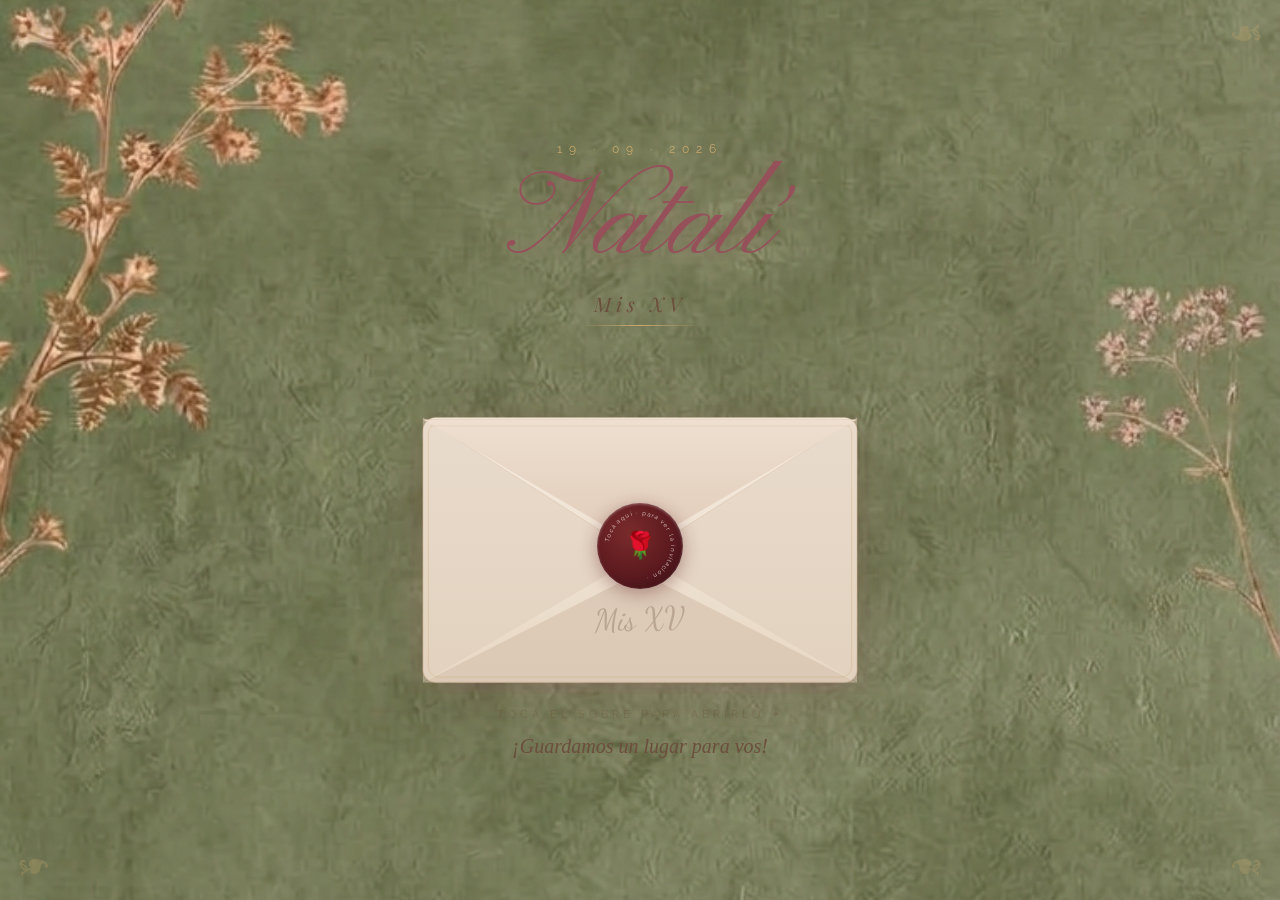
==== index.html @ 69296cef "Add files via upload" ====
<!DOCTYPE html>
<html lang="es">
<head>
<meta charset="utf-8"/>
<meta content="width=device-width, initial-scale=1.0" name="viewport"/>
<title>Natalí · Mis XV</title>
<link href="https://fonts.googleapis.com/css2?family=Playfair+Display:ital,wght@0,400;0,600;1,400;1,600&family=Cormorant+Garamond:ital,wght@0,300;0,400;1,400&family=IM+Fell+English:ital@0;1&family=Raleway:wght@300;400;500&family=Dancing+Script:wght@600;700&family=Pinyon+Script&display=swap" rel="stylesheet"/>
<style>
*,*::before,*::after{box-sizing:border-box;margin:0;padding:0;}
html,body{height:100%;overflow:hidden;}
:root{
  --rose-old:#b5737a;
  --rose-deep:#8b4a52;
  --gold:#c9a96e;
  --gold-light:#e8d5a3;
  --beige:#f5ece0;
  --beige2:#ede0cc;
  --cream:#fdf8f2;
  --text:#3a2a1e;
  --text2:#6b4e3d;
  --fucsia-lila:#96505a;
  --bordo:#5c1a1f; --bordo-light:#7a2b2b;
}
body{
  background-color:#f2e0d4;
  background-image:url('bg-natali.png');
  background-size:cover;
  background-position:center;
  font-family:'Cormorant Garamond',serif;
  display:flex;flex-direction:column;align-items:center;
  justify-content:center;min-height:100vh;min-height:100dvh;
  position:relative;overflow:hidden;
  padding:16px;
}

/* PÉTALOS / CONFETTI dorado */
#petals{position:fixed;inset:0;pointer-events:none;z-index:1;}
.petal{position:absolute;top:-20px;animation:petalFall linear infinite;opacity:0;box-shadow:0 0 5px 1px rgba(255,255,255,.6);}
@keyframes petalFall{
  0%{transform:translateY(0) rotate(0deg) translateX(0);opacity:.55;}
  50%{transform:translateY(50vh) rotate(220deg) translateX(14px);opacity:.38;}
  100%{transform:translateY(108vh) rotate(400deg) translateX(-10px);opacity:0;}
}

/* ORNAMENTOS decorativos fijos */
.corner{position:fixed;font-size:clamp(28px,6vw,42px);color:var(--gold);opacity:.28;z-index:2;line-height:1;}
.corner-tl{top:14px;left:16px;}
.corner-tr{top:14px;right:16px;transform:scaleX(-1);}
.corner-bl{bottom:14px;left:16px;transform:scaleY(-1);}
.corner-br{bottom:14px;right:16px;transform:scale(-1);}

/* HEADER */
.header-area{
  text-align:center;margin-bottom:18px;
  opacity:0;animation:fadeUp 1s .2s forwards;
  position:relative;z-index:10;
}
.header-date{
  font-family:'Raleway',sans-serif;
  font-size:clamp(9px,2.5vw,12px);
  letter-spacing:7px;color:var(--gold);
  text-transform:uppercase;margin-bottom:5px;
}
.header-name{
  font-family:'Pinyon Script',cursive;
  font-size:clamp(72px,21vw,120px);
  font-weight:400;
  color:var(--fucsia-lila);line-height:1.05;
  text-shadow:0 2px 18px rgba(150,80,90,.28);
}
.header-subtitle{
  font-family:'Playfair Display',serif;
  font-size:clamp(14px,3.8vw,20px);
  color:var(--text2);letter-spacing:5px;margin-top:3px;
  font-style:italic;
}
.header-divider{
  width:120px;height:1px;margin:8px auto 0;
  background:linear-gradient(90deg,transparent,var(--gold),transparent);
}

/* ESCENA */
.scene{
  position:relative;
  width:min(88vw,460px);
  opacity:0;animation:fadeUp 1s .6s forwards;
  cursor:pointer;z-index:10;
}

/* HOJA */
.letter{
  position:absolute;
  left:13%;width:74%;
  top:26%;
  z-index:5;opacity:0;pointer-events:none;
  background:linear-gradient(175deg,var(--cream) 0%,#f8f0e4 100%);
  border-radius:3px 3px 2px 2px;
  border:1px solid rgba(201,169,110,.3);
  box-shadow:0 -4px 28px rgba(139,74,82,.12),0 2px 12px rgba(0,0,0,.06);
  min-height:56%;
  display:flex;flex-direction:column;
  align-items:center;justify-content:center;
  gap:7px;padding:22px 14px 24px;
  text-align:center;overflow:visible;
}
.letter::before{
  content:'';position:absolute;top:13px;left:13px;right:13px;
  height:1px;background:linear-gradient(90deg,transparent,rgba(201,169,110,.35),transparent);
}
.letter::after{
  content:'';position:absolute;bottom:13px;left:13px;right:13px;
  height:1px;background:linear-gradient(90deg,transparent,rgba(201,169,110,.35),transparent);
}
/* esquinas decorativas en la hoja */
.letter-corner{position:absolute;font-size:14px;color:var(--gold);opacity:.6;line-height:1;}
.letter-corner.tl{top:6px;left:8px;}
.letter-corner.tr{top:6px;right:8px;}
.letter-corner.bl{bottom:6px;left:8px;}
.letter-corner.br{bottom:6px;right:8px;}

.letter-crown{font-size:clamp(18px,4vw,24px);opacity:.7;}
.letter-xv{
  font-family:'Playfair Display',serif;
  font-size:clamp(38px,10vw,58px);
  font-weight:600;
  color:var(--gold);
  line-height:1;
  text-shadow:0 2px 14px rgba(201,169,110,.3);
}
.letter-name{
  font-family:'Pinyon Script',cursive;
  font-size:clamp(28px,7.5vw,42px);
  color:var(--fucsia-lila);line-height:1;
}
.letter-msg{
  font-family:'IM Fell English',serif;
  font-size:clamp(12px,3vw,15px);
  color:var(--text2);letter-spacing:1px;
  font-style:italic;line-height:1.6;
  max-width:90%;
}
.letter-date{
  font-family:'Raleway',sans-serif;
  font-size:clamp(9px,2.3vw,11px);
  letter-spacing:4px;color:var(--gold);
  text-transform:uppercase;margin-top:3px;
}

/* SVG SOBRE */
.envelope-wrap{position:relative;z-index:20;width:100%;}
.envelope-svg{width:100%;display:block;filter:drop-shadow(0 14px 36px rgba(139,74,82,.16));}
.flap{transform-box:fill-box;transform-origin:50% 0%;}

/* SELLO */
.seal-wrap{
  position:absolute;left:50%;bottom:30%;
  transform:translateX(-50%);z-index:25;
}
.seal-circle{
  width:clamp(70px,17vw,86px);height:clamp(70px,17vw,86px);
  border-radius:50%;
  background:radial-gradient(circle at 38% 35%,var(--bordo-light),var(--bordo) 55%,#2e0d12);
  display:flex;align-items:center;justify-content:center;
  box-shadow:0 4px 18px rgba(92,26,31,.4),inset 0 1px 3px rgba(255,255,255,.35);
  position:relative;
}
.seal-icon{font-size:clamp(20px,5vw,26px);position:relative;z-index:2;}

/* ANIMACIONES */
@keyframes flapOpen{0%{transform:rotateX(0);}100%{transform:rotateX(-175deg);}}
@keyframes sealPop{
  0%{transform:translateX(-50%) scale(1);opacity:1;}
  35%{transform:translateX(-50%) scale(1.18);opacity:.7;}
  100%{transform:translateX(-50%) scale(0);opacity:0;}
}
@keyframes letterRise{
  0%{transform:translateY(0) scale(.97);opacity:0;}
  20%{opacity:1;}
  100%{transform:translateY(-52%) scale(1);opacity:1;}
}
@keyframes envelopeExit{to{transform:scale(.88) translateY(16px);opacity:0;}}
@keyframes fadeUp{from{opacity:0;transform:translateY(18px);}to{opacity:1;transform:translateY(0);}}

.opening .flap     {animation:flapOpen   1.1s .1s  cubic-bezier(.4,0,.2,1) forwards;}
.opening .seal-wrap{animation:sealPop    .55s .05s ease-in forwards;}
.opening .letter   {animation:letterRise 1.4s .9s  cubic-bezier(.2,.8,.3,1) forwards;}
.done              {animation:envelopeExit .55s .1s ease-in forwards;}

.scene:not(.opening) .seal-wrap{transition:transform .2s;}
.scene:hover:not(.opening) .seal-wrap{transform:translateX(-50%) scale(1.08);}

/* HINT */
.tap-hint{
  margin-top:14px;text-align:center;
  font-family:'Raleway',sans-serif;font-size:clamp(9px,2.5vw,11px);
  letter-spacing:4px;color:rgba(107,78,61,.38);text-transform:uppercase;
  opacity:0;animation:fadeUp .9s 1.2s forwards;
  position:relative;z-index:10;transition:opacity .3s;
}
.footer-text{
  margin-top:14px;text-align:center;
  font-family:'IM Fell English',serif;
  font-size:clamp(15px,3.8vw,20px);
  font-style:italic;color:var(--text2);
  opacity:0;animation:fadeUp .9s .9s forwards;
  position:relative;z-index:10;
}
#overlay{
  position:fixed;inset:0;
  background:linear-gradient(160deg,#f5ece0,#fdf8f2);
  opacity:0;pointer-events:none;z-index:100;transition:opacity .65s ease;
}
#overlay.fade-in{opacity:1;pointer-events:all;}
</style>
</head>
<body>
<div id="petals"></div>

<div id="overlay"></div>

<!-- Esquinas decorativas estilo Luis XV -->
<div class="corner corner-tl">❧</div>
<div class="corner corner-tr">❧</div>
<div class="corner corner-bl">❧</div>
<div class="corner corner-br">❧</div>

<div class="header-area">
  <p class="header-date">19 · 09 · 2026</p>
  <h1 class="header-name">Natalí</h1>
  <p class="header-subtitle" style="opacity:0;animation:fadeUp .9s .5s forwards;">Mis XV</p>
  <div class="header-divider"></div>
</div>

<div class="scene" id="scene" onclick="openEnvelope()">

  <!-- HOJA -->
  <div class="letter" id="letter">
    <span class="letter-corner tl">✦</span>
    <span class="letter-corner tr">✦</span>
    <span class="letter-corner bl">✦</span>
    <span class="letter-corner br">✦</span>
    <span class="letter-crown">👑</span>
    <span class="letter-xv">XV</span>
    <span class="letter-name">Natalí</span>
    <span class="letter-msg">Te invito a compartir<br/>la noche más especial<br/>de mi vida</span>
    <span class="letter-date">Sábado 19 de Septiembre · 2026</span>
  </div>

  <!-- SELLO -->
  <div class="seal-wrap" id="seal-wrap">
    <div class="seal-circle">
      <svg viewBox="0 0 86 86" style="position:absolute;inset:0;width:100%;height:100%;">
        <defs>
          <path id="cp" d="M43,43 m-31,0 a31,31 0 1,1 62,0 a31,31 0 1,1 -62,0"/>
        </defs>
        <text font-family="Raleway,sans-serif" font-size="6" fill="rgba(253,248,242,0.85)" letter-spacing="1.2">
          <textPath href="#cp" startOffset="2%">Tocá aquí · para ver la invitación ·</textPath>
        </text>
      </svg>
      <span class="seal-icon">🌹</span>
    </div>
  </div>

  <!-- SVG SOBRE -->
  <div class="envelope-wrap" id="envelope-wrap">
    <svg class="envelope-svg" viewBox="0 0 500 380" xmlns="http://www.w3.org/2000/svg">
      <defs>
        <linearGradient id="envG" x1="0" y1="0" x2="0" y2="1">
          <stop offset="0%" stop-color="#f5ece0"/>
          <stop offset="100%" stop-color="#e8d8c4"/>
        </linearGradient>
        <linearGradient id="flapG" x1="0" y1="0" x2="0" y2="1">
          <stop offset="0%" stop-color="#eedfd0"/>
          <stop offset="100%" stop-color="#e0cbb8"/>
        </linearGradient>
        <filter id="sh">
          <feDropShadow dx="0" dy="10" stdDeviation="14" flood-color="rgba(139,74,82,0.13)"/>
        </filter>
      </defs>
      <!-- Cuerpo -->
      <rect x="14" y="80" width="472" height="288" rx="14" fill="url(#envG)" filter="url(#sh)"/>
      <!-- Triángulos doblez -->
      <polygon points="14,80  250,230  14,368" fill="#deccba" opacity=".5"/>
      <polygon points="486,80 250,230 486,368" fill="#deccba" opacity=".5"/>
      <polygon points="14,368 250,248 486,368" fill="#d4c0ac" opacity=".6"/>
      <!-- Líneas doblez -->
      <line x1="14"  y1="80" x2="250" y2="230" stroke="rgba(180,140,100,.2)" stroke-width="1"/>
      <line x1="486" y1="80" x2="250" y2="230" stroke="rgba(180,140,100,.2)" stroke-width="1"/>
      <!-- Detalle dorado: filete en el borde -->
      <rect x="20" y="86" width="460" height="276" rx="11" fill="none" stroke="rgba(201,169,110,.35)" stroke-width="1"/>
      <!-- FLAP -->
      <g class="flap" style="transform-origin:250px 80px;">
        <polygon points="14,82 250,220 486,82" fill="url(#flapG)"/>
        <line x1="14" y1="82" x2="486" y2="82" stroke="rgba(180,140,100,.18)" stroke-width="1"/>
        <!-- filete dorado en el flap -->
        <line x1="22" y1="89" x2="478" y2="89" stroke="rgba(201,169,110,.28)" stroke-width=".8"/>
      </g>
      <!-- Borde exterior -->
      <rect x="14" y="80" width="472" height="288" rx="14" fill="none" stroke="rgba(180,140,100,.22)" stroke-width="1.5"/>
      <!-- "Mis XV" manuscrita -->
      <text x="250" y="310" text-anchor="middle"
        font-family="'Dancing Script',cursive" font-size="34"
        fill="rgba(107,78,61,.3)" transform="rotate(-2,250,310)">Mis XV</text>
    </svg>
  </div>

</div>

<p class="tap-hint" id="tap-hint">tocá el sobre para abrirlo ✦</p>
<p class="footer-text">¡Guardamos un lugar para vos!</p>

<script>
(function(){
  const c=document.getElementById('petals');
  /* pétalos: tono rosa viejo + dorado + beige */
  const formas=[
    {w:7,h:10,br:'50% 40% 55% 35%'},  /* pétalos */
    {w:5,h:5,br:'50%'},                /* círculos */
    {w:6,h:2,br:'2px'},               /* confetti rectángulo */
  ];
  const cols=['#e8c766','#f5deb3','#fff8dc','#d4af37','#ffffff','#c0c0c0','#f0e68c'];
  for(let i=0;i<32;i++){
    const p=document.createElement('div');p.className='petal';
    const f=formas[Math.floor(Math.random()*formas.length)];
    const s=.7+Math.random()*.8;
    p.style.cssText=[
      'left:'+(Math.random()*100)+'vw',
      'width:'+(f.w*s)+'px','height:'+(f.h*s)+'px',
      'background:'+cols[Math.floor(Math.random()*cols.length)],
      'border-radius:'+f.br,
      'animation-duration:'+(6+Math.random()*8)+'s',
      'animation-delay:'+(-Math.random()*9)+'s',
    ].join(';');
    c.appendChild(p);
  }
})();

let opened=false;
function openEnvelope(){
  if(opened)return;
  opened=true;
  document.getElementById('tap-hint').style.opacity='0';
  const scene=document.getElementById('scene');
  const letter=document.getElementById('letter');
  const envWrap=document.getElementById('envelope-wrap');
  scene.classList.add('opening');
  setTimeout(()=>{letter.style.zIndex='35';envWrap.style.zIndex='15';},900);
  setTimeout(()=>{
    scene.classList.add('done');
    document.getElementById('overlay').classList.add('fade-in');
    setTimeout(()=>{window.location.href='invitacion.html';},750);
  },3500);
}
</script>
</body>
</html>
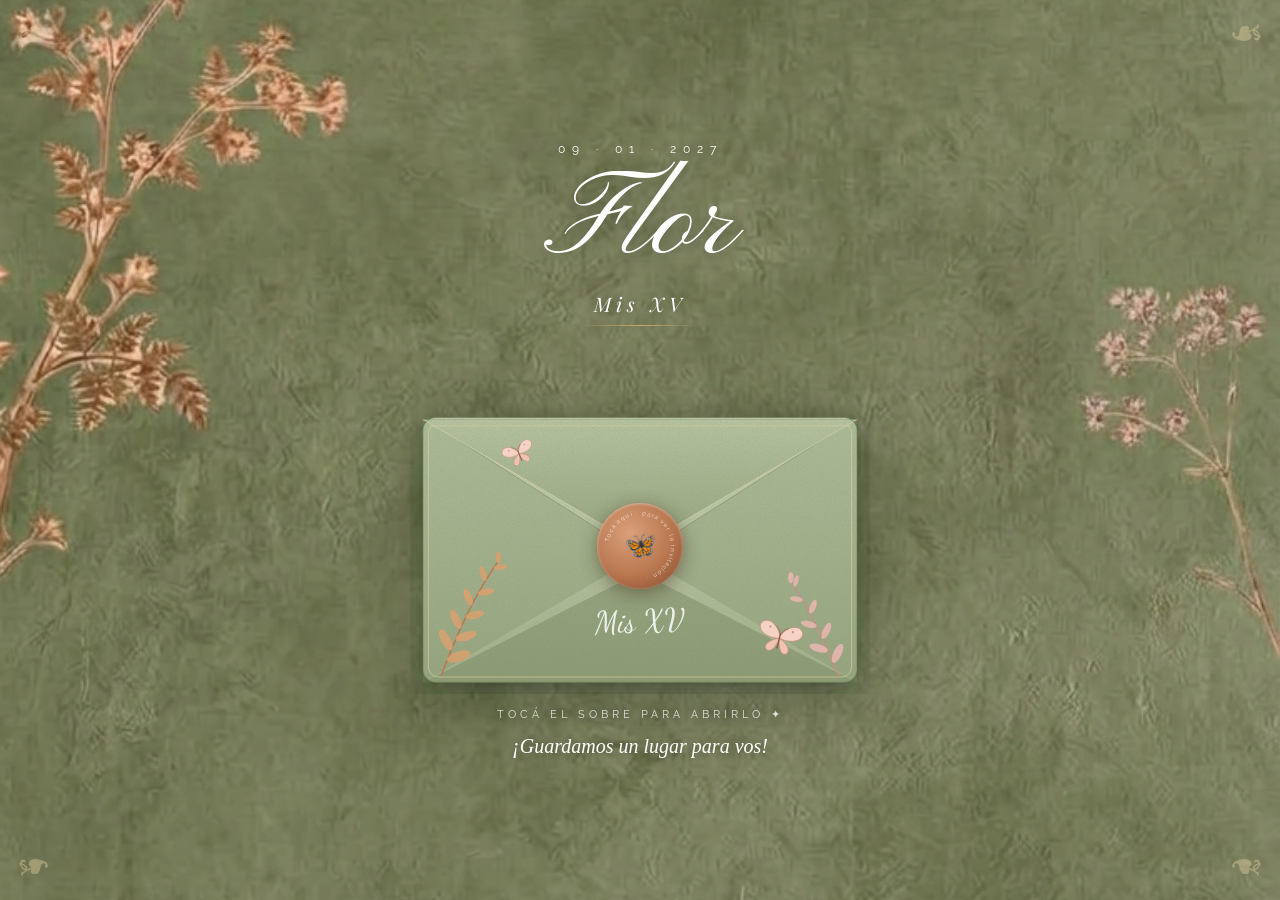
==== commit f75a331b: "Add files via upload" ====
--- a/index.html
+++ b/index.html
@@ -3,7 +3,7 @@
 <head>
 <meta charset="utf-8"/>
 <meta content="width=device-width, initial-scale=1.0" name="viewport"/>
-<title>Natalí · Mis XV</title>
+<title>Flor · Mis XV</title>
 <link href="https://fonts.googleapis.com/css2?family=Playfair+Display:ital,wght@0,400;0,600;1,400;1,600&family=Cormorant+Garamond:ital,wght@0,300;0,400;1,400&family=IM+Fell+English:ital@0;1&family=Raleway:wght@300;400;500&family=Dancing+Script:wght@600;700&family=Pinyon+Script&display=swap" rel="stylesheet"/>
 <style>
 *,*::before,*::after{box-sizing:border-box;margin:0;padding:0;}
@@ -20,9 +20,12 @@
   --text2:#6b4e3d;
   --fucsia-lila:#96505a;
   --bordo:#5c1a1f; --bordo-light:#7a2b2b;
+  --white:#ffffff;
+  --cobre:#b9774f; --cobre-light:#d9a07a; --cobre-dark:#7d4328;
+  --salvia-dark:#4b5c3f;
 }
 body{
-  background-color:#f2e0d4;
+  background-color:#7d8e68;
   background-image:url('bg-natali.png');
   background-size:cover;
   background-position:center;
@@ -43,7 +46,7 @@
 }
 
 /* ORNAMENTOS decorativos fijos */
-.corner{position:fixed;font-size:clamp(28px,6vw,42px);color:var(--gold);opacity:.28;z-index:2;line-height:1;}
+.corner{position:fixed;font-size:clamp(28px,6vw,42px);color:var(--gold-light);opacity:.4;z-index:2;line-height:1;}
 .corner-tl{top:14px;left:16px;}
 .corner-tr{top:14px;right:16px;transform:scaleX(-1);}
 .corner-bl{bottom:14px;left:16px;transform:scaleY(-1);}
@@ -58,21 +61,21 @@
 .header-date{
   font-family:'Raleway',sans-serif;
   font-size:clamp(9px,2.5vw,12px);
-  letter-spacing:7px;color:var(--gold);
-  text-transform:uppercase;margin-bottom:5px;
+  letter-spacing:7px;color:var(--white);
+  text-transform:uppercase;margin-bottom:5px;text-shadow:0 1px 10px rgba(30,45,25,.45);
 }
 .header-name{
   font-family:'Pinyon Script',cursive;
   font-size:clamp(72px,21vw,120px);
   font-weight:400;
-  color:var(--fucsia-lila);line-height:1.05;
-  text-shadow:0 2px 18px rgba(150,80,90,.28);
+  color:var(--white);line-height:1.05;
+  text-shadow:0 2px 20px rgba(30,45,25,.5);
 }
 .header-subtitle{
   font-family:'Playfair Display',serif;
   font-size:clamp(14px,3.8vw,20px);
-  color:var(--text2);letter-spacing:5px;margin-top:3px;
-  font-style:italic;
+  color:var(--white);letter-spacing:5px;margin-top:3px;
+  font-style:italic;text-shadow:0 1px 10px rgba(30,45,25,.45);
 }
 .header-divider{
   width:120px;height:1px;margin:8px auto 0;
@@ -93,9 +96,9 @@
   left:13%;width:74%;
   top:26%;
   z-index:5;opacity:0;pointer-events:none;
-  background:linear-gradient(175deg,var(--cream) 0%,#f8f0e4 100%);
+  background:linear-gradient(175deg,#667a56 0%,var(--salvia-dark) 100%);
   border-radius:3px 3px 2px 2px;
-  border:1px solid rgba(201,169,110,.3);
+  border:1px solid rgba(232,213,163,.55);
   box-shadow:0 -4px 28px rgba(139,74,82,.12),0 2px 12px rgba(0,0,0,.06);
   min-height:56%;
   display:flex;flex-direction:column;
@@ -105,14 +108,14 @@
 }
 .letter::before{
   content:'';position:absolute;top:13px;left:13px;right:13px;
-  height:1px;background:linear-gradient(90deg,transparent,rgba(201,169,110,.35),transparent);
+  height:1px;background:linear-gradient(90deg,transparent,rgba(232,213,163,.6),transparent);
 }
 .letter::after{
   content:'';position:absolute;bottom:13px;left:13px;right:13px;
-  height:1px;background:linear-gradient(90deg,transparent,rgba(201,169,110,.35),transparent);
+  height:1px;background:linear-gradient(90deg,transparent,rgba(232,213,163,.6),transparent);
 }
 /* esquinas decorativas en la hoja */
-.letter-corner{position:absolute;font-size:14px;color:var(--gold);opacity:.6;line-height:1;}
+.letter-corner{position:absolute;font-size:14px;color:var(--gold-light);opacity:.8;line-height:1;}
 .letter-corner.tl{top:6px;left:8px;}
 .letter-corner.tr{top:6px;right:8px;}
 .letter-corner.bl{bottom:6px;left:8px;}
@@ -123,32 +126,32 @@
   font-family:'Playfair Display',serif;
   font-size:clamp(38px,10vw,58px);
   font-weight:600;
-  color:var(--gold);
+  color:var(--white);
   line-height:1;
-  text-shadow:0 2px 14px rgba(201,169,110,.3);
+  text-shadow:0 2px 14px rgba(0,0,0,.25);
 }
 .letter-name{
   font-family:'Pinyon Script',cursive;
   font-size:clamp(28px,7.5vw,42px);
-  color:var(--fucsia-lila);line-height:1;
+  color:var(--white);line-height:1;
 }
 .letter-msg{
   font-family:'IM Fell English',serif;
   font-size:clamp(12px,3vw,15px);
-  color:var(--text2);letter-spacing:1px;
+  color:var(--white);letter-spacing:1px;
   font-style:italic;line-height:1.6;
   max-width:90%;
 }
 .letter-date{
   font-family:'Raleway',sans-serif;
   font-size:clamp(9px,2.3vw,11px);
-  letter-spacing:4px;color:var(--gold);
+  letter-spacing:4px;color:var(--white);
   text-transform:uppercase;margin-top:3px;
 }
 
 /* SVG SOBRE */
 .envelope-wrap{position:relative;z-index:20;width:100%;}
-.envelope-svg{width:100%;display:block;filter:drop-shadow(0 14px 36px rgba(139,74,82,.16));}
+.envelope-svg{width:100%;display:block;filter:drop-shadow(0 16px 30px rgba(25,40,20,.35));}
 .flap{transform-box:fill-box;transform-origin:50% 0%;}
 
 /* SELLO */
@@ -159,9 +162,9 @@
 .seal-circle{
   width:clamp(70px,17vw,86px);height:clamp(70px,17vw,86px);
   border-radius:50%;
-  background:radial-gradient(circle at 38% 35%,var(--bordo-light),var(--bordo) 55%,#2e0d12);
+  background:radial-gradient(circle at 38% 35%,var(--cobre-light),var(--cobre) 55%,var(--cobre-dark));
   display:flex;align-items:center;justify-content:center;
-  box-shadow:0 4px 18px rgba(92,26,31,.4),inset 0 1px 3px rgba(255,255,255,.35);
+  box-shadow:0 4px 18px rgba(60,30,15,.45),inset 0 1px 3px rgba(255,255,255,.4);
   position:relative;
 }
 .seal-icon{font-size:clamp(20px,5vw,26px);position:relative;z-index:2;}
@@ -193,7 +196,7 @@
 .tap-hint{
   margin-top:14px;text-align:center;
   font-family:'Raleway',sans-serif;font-size:clamp(9px,2.5vw,11px);
-  letter-spacing:4px;color:rgba(107,78,61,.38);text-transform:uppercase;
+  letter-spacing:4px;color:rgba(255,255,255,.8);text-transform:uppercase;text-shadow:0 1px 8px rgba(30,45,25,.5);
   opacity:0;animation:fadeUp .9s 1.2s forwards;
   position:relative;z-index:10;transition:opacity .3s;
 }
@@ -201,7 +204,7 @@
   margin-top:14px;text-align:center;
   font-family:'IM Fell English',serif;
   font-size:clamp(15px,3.8vw,20px);
-  font-style:italic;color:var(--text2);
+  font-style:italic;color:var(--white);text-shadow:0 1px 10px rgba(30,45,25,.5);
   opacity:0;animation:fadeUp .9s .9s forwards;
   position:relative;z-index:10;
 }
@@ -225,8 +228,8 @@
 <div class="corner corner-br">❧</div>
 
 <div class="header-area">
-  <p class="header-date">19 · 09 · 2026</p>
-  <h1 class="header-name">Natalí</h1>
+  <p class="header-date">09 · 01 · 2027</p>
+  <h1 class="header-name">Flor</h1>
   <p class="header-subtitle" style="opacity:0;animation:fadeUp .9s .5s forwards;">Mis XV</p>
   <div class="header-divider"></div>
 </div>
@@ -241,9 +244,9 @@
     <span class="letter-corner br">✦</span>
     <span class="letter-crown">👑</span>
     <span class="letter-xv">XV</span>
-    <span class="letter-name">Natalí</span>
+    <span class="letter-name">Flor</span>
     <span class="letter-msg">Te invito a compartir<br/>la noche más especial<br/>de mi vida</span>
-    <span class="letter-date">Sábado 19 de Septiembre · 2026</span>
+    <span class="letter-date">Sábado 9 de Enero · 2027</span>
   </div>
 
   <!-- SELLO -->
@@ -257,7 +260,7 @@
           <textPath href="#cp" startOffset="2%">Tocá aquí · para ver la invitación ·</textPath>
         </text>
       </svg>
-      <span class="seal-icon">🌹</span>
+      <span class="seal-icon">🦋</span>
     </div>
   </div>
 
@@ -266,41 +269,86 @@
     <svg class="envelope-svg" viewBox="0 0 500 380" xmlns="http://www.w3.org/2000/svg">
       <defs>
         <linearGradient id="envG" x1="0" y1="0" x2="0" y2="1">
-          <stop offset="0%" stop-color="#f5ece0"/>
-          <stop offset="100%" stop-color="#e8d8c4"/>
+          <stop offset="0%" stop-color="#c4cfb1"/>
+          <stop offset="100%" stop-color="#a2af8a"/>
         </linearGradient>
         <linearGradient id="flapG" x1="0" y1="0" x2="0" y2="1">
-          <stop offset="0%" stop-color="#eedfd0"/>
-          <stop offset="100%" stop-color="#e0cbb8"/>
+          <stop offset="0%" stop-color="#b5c19f"/>
+          <stop offset="100%" stop-color="#95a37e"/>
         </linearGradient>
         <filter id="sh">
-          <feDropShadow dx="0" dy="10" stdDeviation="14" flood-color="rgba(139,74,82,0.13)"/>
+          <feDropShadow dx="0" dy="10" stdDeviation="14" flood-color="rgba(25,40,20,0.3)"/>
         </filter>
+        <!-- textura de papel / yeso -->
+        <filter id="grain" x="0" y="0" width="100%" height="100%">
+          <feTurbulence type="fractalNoise" baseFrequency=".85" numOctaves="3" seed="7" result="n"/>
+          <feColorMatrix in="n" type="matrix" values="0 0 0 0 .22  0 0 0 0 .3  0 0 0 0 .16  0 0 0 .9 -.38" result="t"/>
+          <feComposite in="t" in2="SourceAlpha" operator="in"/>
+        </filter>
+        <!-- mariposa -->
+        <g id="bf">
+          <path d="M0,0 C-6,-16 -22,-20 -26,-10 C-28,-2 -16,6 0,2 Z" fill="#f4d3c6" stroke="#c98f77" stroke-width=".8"/>
+          <path d="M0,2 C-10,6 -18,14 -12,19 C-6,22 -1,12 0,2 Z" fill="#efc2b2" stroke="#c98f77" stroke-width=".8"/>
+          <path d="M0,0 C6,-16 22,-20 26,-10 C28,-2 16,6 0,2 Z" fill="#f4d3c6" stroke="#c98f77" stroke-width=".8"/>
+          <path d="M0,2 C10,6 18,14 12,19 C6,22 1,12 0,2 Z" fill="#efc2b2" stroke="#c98f77" stroke-width=".8"/>
+          <circle cx="-14" cy="-9" r="1.3" fill="#c98f77"/><circle cx="14" cy="-9" r="1.3" fill="#c98f77"/>
+          <path d="M0,-3 L0,14" stroke="#8a5a45" stroke-width="1.6" stroke-linecap="round"/>
+          <path d="M0,-3 C-3,-9 -6,-11 -8,-12 M0,-3 C3,-9 6,-11 8,-12" fill="none" stroke="#8a5a45" stroke-width=".7"/>
+        </g>
       </defs>
       <!-- Cuerpo -->
       <rect x="14" y="80" width="472" height="288" rx="14" fill="url(#envG)" filter="url(#sh)"/>
+      <rect x="14" y="80" width="472" height="288" rx="14" fill="#fff" filter="url(#grain)" opacity=".55"/>
       <!-- Triángulos doblez -->
-      <polygon points="14,80  250,230  14,368" fill="#deccba" opacity=".5"/>
-      <polygon points="486,80 250,230 486,368" fill="#deccba" opacity=".5"/>
-      <polygon points="14,368 250,248 486,368" fill="#d4c0ac" opacity=".6"/>
+      <polygon points="14,80  250,230  14,368" fill="#7f8f69" opacity=".35"/>
+      <polygon points="486,80 250,230 486,368" fill="#7f8f69" opacity=".35"/>
+      <polygon points="14,368 250,248 486,368" fill="#6f7f5a" opacity=".42"/>
       <!-- Líneas doblez -->
-      <line x1="14"  y1="80" x2="250" y2="230" stroke="rgba(180,140,100,.2)" stroke-width="1"/>
-      <line x1="486" y1="80" x2="250" y2="230" stroke="rgba(180,140,100,.2)" stroke-width="1"/>
+      <line x1="14"  y1="80" x2="250" y2="230" stroke="rgba(60,80,45,.28)" stroke-width="1"/>
+      <line x1="486" y1="80" x2="250" y2="230" stroke="rgba(60,80,45,.28)" stroke-width="1"/>
       <!-- Detalle dorado: filete en el borde -->
-      <rect x="20" y="86" width="460" height="276" rx="11" fill="none" stroke="rgba(201,169,110,.35)" stroke-width="1"/>
+      <rect x="20" y="86" width="460" height="276" rx="11" fill="none" stroke="rgba(232,213,163,.6)" stroke-width="1"/>
+      <!-- Ramas botánicas -->
+      <g>
+        <path d="M34,360 C48,325 62,285 96,236" fill="none" stroke="#b9774f" stroke-width="1.6" stroke-linecap="round"/>
+        <ellipse cx="53.1" cy="339.7" rx="13.4" ry="5.4" transform="rotate(-18 53.1 339.7)" fill="#d3a070" opacity=".95"/>
+        <ellipse cx="38.9" cy="321.5" rx="12.7" ry="5.1" transform="rotate(-118 38.9 321.5)" fill="#d3a070" opacity=".95"/>
+        <ellipse cx="61.0" cy="317.7" rx="12.0" ry="4.8" transform="rotate(-17 61.0 317.7)" fill="#d3a070" opacity=".95"/>
+        <ellipse cx="49.8" cy="299.2" rx="11.3" ry="4.5" transform="rotate(-116 49.8 299.2)" fill="#d3a070" opacity=".95"/>
+        <ellipse cx="70.6" cy="294.5" rx="10.5" ry="4.2" transform="rotate(-14 70.6 294.5)" fill="#d3a070" opacity=".95"/>
+        <ellipse cx="63.1" cy="275.2" rx="9.8" ry="3.9" transform="rotate(-112 63.1 275.2)" fill="#d3a070" opacity=".95"/>
+        <ellipse cx="82.9" cy="269.5" rx="9.1" ry="3.6" transform="rotate(-10 82.9 269.5)" fill="#d3a070" opacity=".95"/>
+        <ellipse cx="79.4" cy="249.5" rx="8.3" ry="3.3" transform="rotate(-108 79.4 249.5)" fill="#d3a070" opacity=".95"/>
+        <ellipse cx="98.6" cy="242.5" rx="7.6" ry="3.0" transform="rotate(-6 98.6 242.5)" fill="#d3a070" opacity=".95"/>
+        <ellipse cx="96" cy="232" rx="3" ry="6" fill="#d3a070"/>
+      </g>
+      <g>
+        <path d="M466,360 C452,330 440,296 414,258" fill="none" stroke="#c58f86" stroke-width="1.6" stroke-linecap="round"/>
+        <ellipse cx="464.7" cy="336.2" rx="11.2" ry="4.5" transform="rotate(-64 464.7 336.2)" fill="#e3b4ad" opacity=".95"/>
+        <ellipse cx="444.2" cy="330.6" rx="10.4" ry="4.2" transform="rotate(-164 444.2 330.6)" fill="#e3b4ad" opacity=".95"/>
+        <ellipse cx="452.5" cy="311.8" rx="9.6" ry="3.8" transform="rotate(-64 452.5 311.8)" fill="#e3b4ad" opacity=".95"/>
+        <ellipse cx="433.5" cy="304.7" rx="8.8" ry="3.5" transform="rotate(-166 433.5 304.7)" fill="#e3b4ad" opacity=".95"/>
+        <ellipse cx="438.0" cy="285.5" rx="8.0" ry="3.2" transform="rotate(-68 438.0 285.5)" fill="#e3b4ad" opacity=".95"/>
+        <ellipse cx="419.9" cy="277.3" rx="7.2" ry="2.9" transform="rotate(-171 419.9 277.3)" fill="#e3b4ad" opacity=".95"/>
+        <ellipse cx="419.6" cy="257.6" rx="6.4" ry="2.5" transform="rotate(-73 419.6 257.6)" fill="#e3b4ad" opacity=".95"/>
+        <ellipse cx="414" cy="254" rx="3" ry="6" fill="#e3b4ad"/>
+      </g>
+      <use href="#bf" transform="translate(402,318) rotate(14) scale(.9)"/>
       <!-- FLAP -->
       <g class="flap" style="transform-origin:250px 80px;">
         <polygon points="14,82 250,220 486,82" fill="url(#flapG)"/>
-        <line x1="14" y1="82" x2="486" y2="82" stroke="rgba(180,140,100,.18)" stroke-width="1"/>
-        <!-- filete dorado en el flap -->
-        <line x1="22" y1="89" x2="478" y2="89" stroke="rgba(201,169,110,.28)" stroke-width=".8"/>
+        <polygon points="14,82 250,220 486,82" fill="#fff" filter="url(#grain)" opacity=".55"/>
+        <polyline points="14,82 250,220 486,82" fill="none" stroke="rgba(232,213,163,.55)" stroke-width="1"/>
+        <line x1="14" y1="82" x2="486" y2="82" stroke="rgba(60,80,45,.2)" stroke-width="1"/>
+        <line x1="22" y1="89" x2="478" y2="89" stroke="rgba(232,213,163,.45)" stroke-width=".8"/>
+        <use href="#bf" transform="translate(118,118) rotate(-22) scale(.65)"/>
       </g>
       <!-- Borde exterior -->
-      <rect x="14" y="80" width="472" height="288" rx="14" fill="none" stroke="rgba(180,140,100,.22)" stroke-width="1.5"/>
+      <rect x="14" y="80" width="472" height="288" rx="14" fill="none" stroke="rgba(60,80,45,.3)" stroke-width="1.5"/>
       <!-- "Mis XV" manuscrita -->
-      <text x="250" y="310" text-anchor="middle"
+      <text x="250" y="312" text-anchor="middle"
         font-family="'Dancing Script',cursive" font-size="34"
-        fill="rgba(107,78,61,.3)" transform="rotate(-2,250,310)">Mis XV</text>
+        fill="rgba(255,255,255,.85)" transform="rotate(-2,250,312)">Mis XV</text>
     </svg>
   </div>
 
@@ -353,4 +401,4 @@
 }
 </script>
 </body>
-</html>
+</html>
